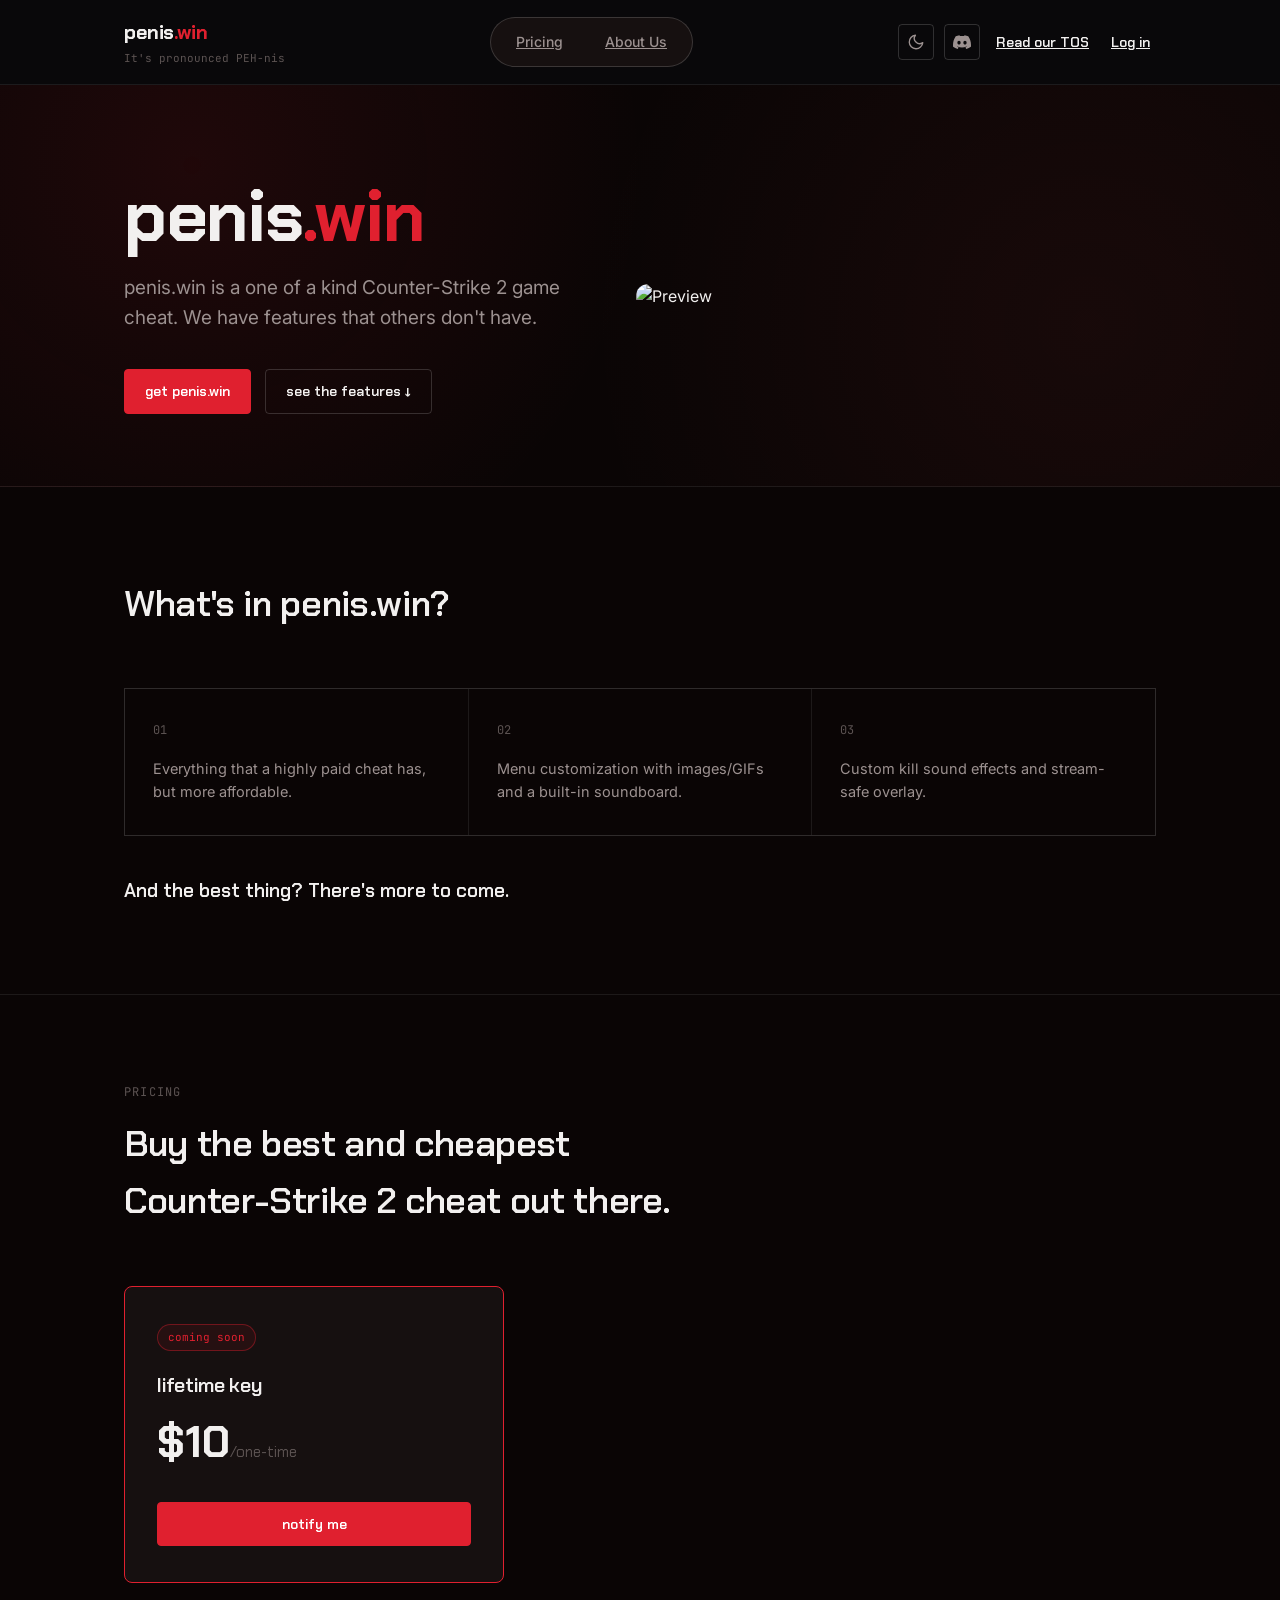
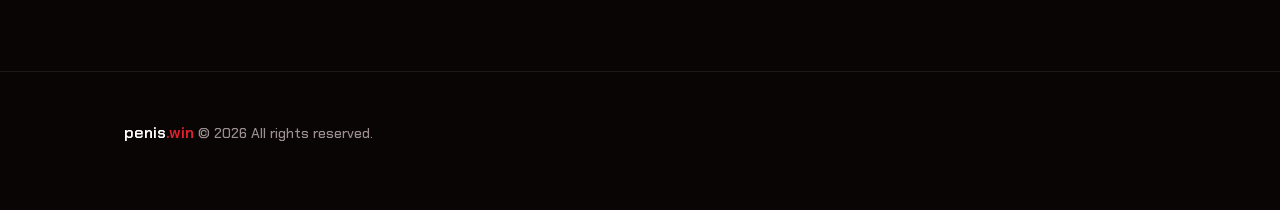
==== index.html @ f695ff4a "Update index.html" ====
<!DOCTYPE html>
<html lang="en">
<head>
<link rel="icon" href="/favicon.ico">
<meta charset="UTF-8">
<meta name="viewport" content="width=device-width, initial-scale=1.0">
<title>penis.win.</title>
<link rel="preconnect" href="https://fonts.googleapis.com">
<link href="https://fonts.googleapis.com/css2?family=Chakra+Petch:wght@500;600;700&family=Inter:wght@400;500;600&family=JetBrains+Mono:wght@400;500&display=swap" rel="stylesheet">
<style>
  .hero-grid{
    display:grid;
    grid-template-columns:1fr 520px;
    gap:70px;
    align-items:center;
}

.hero-left{
    display:flex;
    flex-direction:column;
}

.hero-right{
    display:flex;
    justify-content:center;
    align-items:center;
}

.hero-right img{
    width:100%;
    max-width:520px;
    display:block;
    border-radius:12px;
    object-fit:cover;
}

@media (max-width:900px){
    .hero-grid{
        grid-template-columns:1fr;
    }

    .hero-right{
        margin-top:40px;
    }
  }
  :root{
    --bg:#0a0505;
    --bg-raised:#161010;
    --line:rgba(255,255,255,0.08);
    --line-strong:rgba(255,255,255,0.16);
    --lime:#e0202f;
    --lime-dim:#a3141f;
    --magenta:#ff4d4d;
    --text:#f2f0ef;
    --text-dim:#9c9190;
    --text-faint:#5c5352;
  }
  *{box-sizing:border-box;margin:0;padding:0;}
  body{
    background:var(--bg);
    color:var(--text);
    font-family:'Inter',sans-serif;
    line-height:1.6;
    -webkit-font-smoothing:antialiased;
  }
  .wrap{max-width:1080px;margin:0 auto;padding:0 24px;}
  h1,h2,h3,.display{font-family:'Chakra Petch',sans-serif;text-transform:none;letter-spacing:-0.01em;}
  .mono{font-family:'JetBrains Mono',monospace;}
  a{color:inherit;}

  /* nav */
  nav{
    position:sticky;top:0;z-index:20;
    background:rgba(10,10,12,0.85);
    backdrop-filter:blur(10px);
    border-bottom:1px solid var(--line);
  }
  nav .wrap{display:flex;align-items:center;justify-content:space-between;padding:16px 24px;}
  .brand-group{display:flex;flex-direction:column;gap:2px;}
  .brand{font-family:'Chakra Petch',sans-serif;font-weight:700;font-size:20px;letter-spacing:-0.02em;}
  .brand-note{font-family:'JetBrains Mono',monospace;font-size:11px;color:var(--text-faint);}
  .brand span{color:var(--lime);}
  .wordmark{
    font-family:'Chakra Petch',sans-serif;font-weight:700;
    font-size:clamp(40px,7vw,72px);letter-spacing:-0.02em;line-height:1;
    color:var(--text);
    text-shadow:0 0 0 transparent;
  }
  .wordmark .win{color:var(--lime);}
  .nav-pill{
    display:flex;align-items:center;gap:2px;
    background:var(--bg-raised);border:1px solid var(--line-strong);
    border-radius:100px;padding:5px;
  }
  .nav-pill a{
    position:relative;
    font-size:14px;font-weight:500;color:var(--text-dim);
    padding:8px 20px;border-radius:100px;
  }
  .nav-pill a:hover{color:var(--text);}
  .nav-pill a.active{color:var(--text);font-weight:600;}
  .nav-pill a.active::after{
    content:'';position:absolute;left:20px;right:20px;bottom:3px;height:2px;
    background:linear-gradient(90deg,#8b5cf6,#ec4899);border-radius:2px;
  }
  .nav-right{display:flex;align-items:center;gap:10px;}
  .icon-btn{
    display:flex;align-items:center;justify-content:center;
    width:36px;height:36px;border-radius:4px;
    border:1px solid var(--line-strong);color:var(--text-dim);
    background:transparent;cursor:pointer;
  }
  .icon-btn:hover{color:var(--text);background:var(--bg-raised);}
  .nav-login{
    font-family:'Chakra Petch',sans-serif;font-weight:600;font-size:14px;
    color:var(--text);padding:8px 6px;
  }
  .nav-login:hover{color:var(--lime);}

  *{transition: background-color 0.4s ease, border-color 0.4s ease, color 0.4s ease;}
  [data-theme="light"] .wordmark{color:#0a0a0a;}
  [data-theme="light"] .brand{color:#0a0a0a;}
  [data-theme="light"]{
    --bg:#faf8f6;
    --bg-raised:#ffffff;
    --line:rgba(20,15,14,0.10);
    --line-strong:rgba(20,15,14,0.20);
    --lime:#c81e2b;
    --lime-dim:#a3141f;
    --magenta:#d43737;
    --text:#181211;
    --text-dim:#5c5350;
    --text-faint:#8f8683;
  }
  .btn{
    display:inline-flex;align-items:center;gap:8px;
    padding:10px 20px;border-radius:4px;
    font-family:'Chakra Petch',sans-serif;font-weight:600;font-size:14px;
    border:1px solid var(--line-strong);
    cursor:pointer;text-decoration:none;
  }
  .btn-primary{background:var(--lime);color:#fff;border-color:var(--lime);}
  .btn-ghost{color:var(--text);background:transparent;}

  /* hero */
  header.hero{
    padding:96px 0 72px;
    border-bottom:1px solid var(--line);
    background:
      radial-gradient(circle at 15% 20%, rgba(224,32,47,0.10), transparent 40%),
      radial-gradient(circle at 85% 60%, rgba(255,77,77,0.06), transparent 45%);
  }
  .hero p.sub{
    font-size:19px;color:var(--text-dim);max-width:520px;margin:20px 0 36px;
  }
  .hero-ctas{display:flex;gap:14px;flex-wrap:wrap;}

  /* features */
  .section{padding:88px 0;border-bottom:1px solid var(--line);}
  .section-head{max-width:560px;margin-bottom:56px;}
  .section-head .tag{font-family:'JetBrains Mono',monospace;font-size:12px;color:var(--text-faint);
    text-transform:uppercase;letter-spacing:0.1em;margin-bottom:12px;display:block;}
  .section-head h2{font-size:36px;font-weight:600;}
  .grid3{display:grid;grid-template-columns:repeat(3,1fr);gap:1px;background:var(--line);border:1px solid var(--line);}
  .card{background:var(--bg);padding:32px 28px;}
  .card .idx{font-family:'JetBrains Mono',monospace;font-size:12px;color:var(--text-faint);margin-bottom:16px;}
  .card h3{font-size:19px;font-weight:600;margin-bottom:10px;}
  .card p{font-size:14.5px;color:var(--text-dim);}
  .section-closer{
    font-family:'Chakra Petch',sans-serif;font-weight:600;font-size:19px;
    color:var(--text);margin-top:40px;
  }

  /* pricing */
  .soon-pill{
    font-family:'JetBrains Mono',monospace;font-size:11px;color:var(--lime);
    border:1px solid rgba(224,32,47,0.4);background:rgba(224,32,47,0.08);
    padding:4px 10px;border-radius:100px;white-space:nowrap;display:inline-block;margin-bottom:18px;
  }
  .lifetime-card{
    max-width:380px;
    border:1px solid var(--lime);border-radius:8px;
    background:var(--bg-raised);
    padding:36px 32px;
  }
  .lifetime-card h3{font-family:'Chakra Petch',sans-serif;font-size:20px;font-weight:600;margin-bottom:6px;}
  .lifetime-card .price{font-family:'Chakra Petch',sans-serif;font-size:44px;font-weight:700;margin-bottom:24px;}
  .lifetime-card .price span{font-size:15px;color:var(--text-faint);font-weight:400;}
  .lifetime-card .btn{width:100%;justify-content:center;}

  footer{padding:48px 0 64px;}
  footer .fine{font-size:12px;color:var(--text-faint);max-width:640px;line-height:1.7;margin-top:24px;}
  footer .copyright{font-family:'Chakra Petch',sans-serif;font-size:14px;color:var(--text-dim);font-weight:500;}
  .cw-mark{font-size:16px;font-weight:600;}
  .cw-white{color:#ffffff;}
  .cw-red{color:var(--lime);}

  @media (max-width:760px){
    .grid3{grid-template-columns:1fr;}
    .lifetime-card{max-width:100%;}
  }
</style>
</head>
<body>

<nav>
  <div class="wrap">
    <div class="brand-group">
      <div class="brand">penis<span>.win</span></div>
      <div class="brand-note">It's pronounced PEH-nis</div>
    </div>
    <div class="nav-pill">
      <a href="#pricing">Pricing</a>
      <a href="#features">About Us</a>
    </div>
    <div class="nav-right">
      <button class="icon-btn" id="themeToggle" aria-label="Toggle light and dark mode" type="button">
        <svg id="themeIcon" width="18" height="18" viewBox="0 0 24 24" fill="none" stroke="currentColor" stroke-width="1.8" stroke-linecap="round" stroke-linejoin="round">
          <path d="M21 12.79A9 9 0 1 1 11.21 3 7 7 0 0 0 21 12.79z"></path>
        </svg>
      </button>
      <a class="icon-btn" href="https://peniswin.top/discord" target="_blank" rel="noopener" aria-label="Join our Discord">
        <svg width="18" height="18" viewBox="0 0 24 24" fill="currentColor">
          <path d="M20.317 4.369a19.79 19.79 0 0 0-4.885-1.515.074.074 0 0 0-.079.037c-.21.375-.444.864-.608 1.25a18.27 18.27 0 0 0-5.487 0 12.64 12.64 0 0 0-.617-1.25.077.077 0 0 0-.079-.037A19.736 19.736 0 0 0 3.677 4.37a.07.07 0 0 0-.032.027C.533 9.09-.32 13.68.099 18.213a.082.082 0 0 0 .031.056 19.9 19.9 0 0 0 5.993 3.03.078.078 0 0 0 .084-.028 14.09 14.09 0 0 0 1.226-1.994.076.076 0 0 0-.041-.106 13.107 13.107 0 0 1-1.872-.892.077.077 0 0 1-.008-.128c.126-.094.252-.192.372-.291a.074.074 0 0 1 .077-.01c3.928 1.793 8.18 1.793 12.062 0a.074.074 0 0 1 .078.009c.12.099.246.198.373.292a.077.077 0 0 1-.006.128 12.3 12.3 0 0 1-1.873.891.076.076 0 0 0-.04.107c.36.698.772 1.363 1.225 1.993a.077.077 0 0 0 .084.029 19.84 19.84 0 0 0 6.001-3.03.077.077 0 0 0 .032-.055c.5-5.25-.838-9.8-3.549-13.818a.061.061 0 0 0-.031-.028zM8.02 15.33c-1.183 0-2.157-1.085-2.157-2.419 0-1.333.955-2.418 2.157-2.418 1.21 0 2.176 1.094 2.157 2.418 0 1.334-.955 2.419-2.157 2.419zm7.975 0c-1.183 0-2.157-1.085-2.157-2.419 0-1.333.955-2.418 2.157-2.418 1.21 0 2.176 1.094 2.157 2.418 0 1.334-.946 2.419-2.157 2.419z"></path>
        </svg>
      </a>
      <a class="nav-login" href="#">Read our TOS</a>
      <a class="nav-login" href="#">Log in</a>
    </div>
  </div>
</nav>

<header class="hero">
  <div class="wrap hero-grid">
    <div class="hero-left">
      <div class="wordmark">penis<span class="win">.win</span></div>
      <p class="sub">
        penis.win is a one of a kind Counter-Strike 2 game cheat.
        We have features that others don't have.
      </p>

      <div class="hero-ctas">
        <a class="btn btn-primary" href="#pricing">get penis.win</a>
        <a class="btn btn-ghost" href="#features">see the features ↓</a>
      </div>
    </div>

    <div class="hero-right">
      <img
        src="https://n.uguu.se/apZhyUdJ.jpg"
        alt="Preview"
      >
    </div>
  </div>
</header>

<section class="section" id="features">
  <div class="wrap">
    <div class="section-head">
      <h2>What's in penis.win?</h2>
    </div>
    <div class="grid3">
      <div class="card">
        <div class="idx mono">01</div>
        <p>Everything that a highly paid cheat has, but more affordable.</p>
      </div>
      <div class="card">
        <div class="idx mono">02</div>
        <p>Menu customization with images/GIFs and a built-in soundboard.</p>
      </div>
      <div class="card">
        <div class="idx mono">03</div>
        <p>Custom kill sound effects and stream-safe overlay.</p>
      </div>
    </div>
    <p class="section-closer">And the best thing? There's more to come.</p>
  </div>
</section>

<section class="section" id="pricing">
  <div class="wrap">
    <div class="section-head">
      <span class="tag">pricing</span>
      <h2>Buy the best and cheapest Counter-Strike 2 cheat out there.</h2>
    </div>
    <div class="lifetime-card">
      <span class="soon-pill">coming soon</span>
      <h3>lifetime key</h3>
      <div class="price">$10<span>/one-time</span></div>
      <a class="btn btn-primary" href="#">notify me</a>
    </div>
  </div>
</section>

<footer>
  <div class="wrap">
    <div class="copyright"><span class="cw-mark"><span class="cw-white">penis</span><span class="cw-red">.win</span></span> © 2026 All rights reserved.</div>
  </div>
</footer>

<script>
  var moonPath = '<path d="M21 12.79A9 9 0 1 1 11.21 3 7 7 0 0 0 21 12.79z"></path>';
  var sunPath = '<circle cx="12" cy="12" r="4.2"></circle><path d="M12 2.5v2.4M12 19.1v2.4M4.4 4.4l1.7 1.7M17.9 17.9l1.7 1.7M2.5 12h2.4M19.1 12h2.4M4.4 19.6l1.7-1.7M17.9 6.1l1.7-1.7"></path>';
  var root = document.documentElement;
  var toggleBtn = document.getElementById('themeToggle');
  var icon = document.getElementById('themeIcon');

  function applyTheme(theme){
    if(theme === 'light'){
      root.setAttribute('data-theme','light');
      icon.innerHTML = sunPath;
    } else {
      root.removeAttribute('data-theme');
      icon.innerHTML = moonPath;
    }
  }

  applyTheme('dark');

  toggleBtn.addEventListener('click', function(){
    var isLight = root.getAttribute('data-theme') === 'light';
    applyTheme(isLight ? 'dark' : 'light');
  });
</script>

</body>
</html>
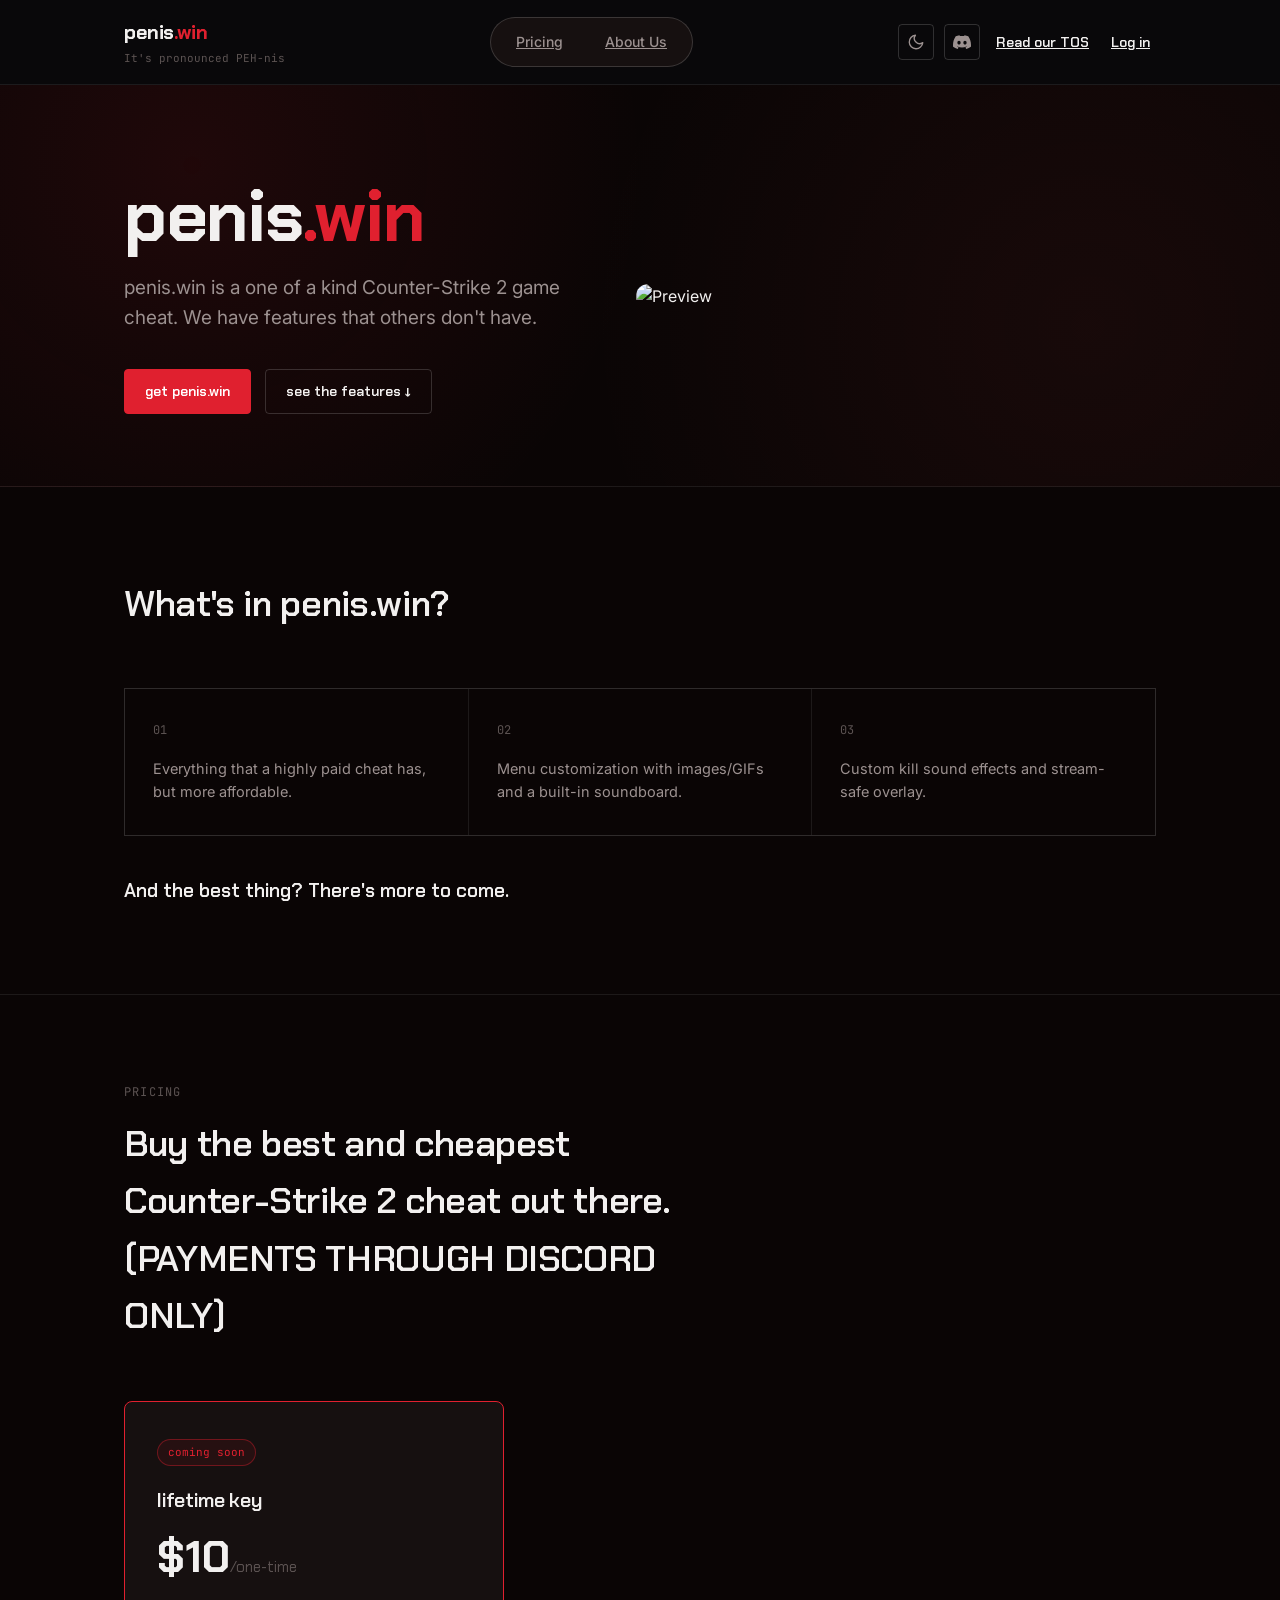
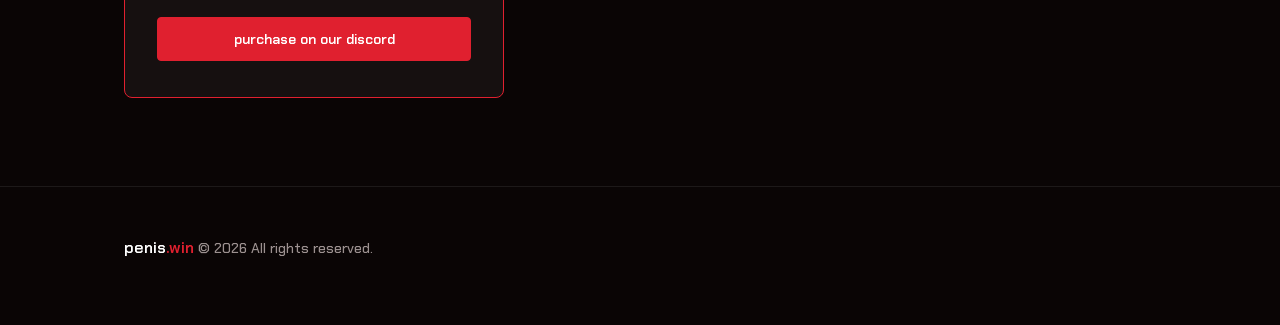
==== commit 63ae7f42: "Update index.html" ====
--- a/index.html
+++ b/index.html
@@ -4,7 +4,7 @@
 <link rel="icon" href="/favicon.ico">
 <meta charset="UTF-8">
 <meta name="viewport" content="width=device-width, initial-scale=1.0">
-<title>penis.win.</title>
+<title>penis.win</title>
 <link rel="preconnect" href="https://fonts.googleapis.com">
 <link href="https://fonts.googleapis.com/css2?family=Chakra+Petch:wght@500;600;700&family=Inter:wght@400;500;600&family=JetBrains+Mono:wght@400;500&display=swap" rel="stylesheet">
 <style>
@@ -224,7 +224,7 @@
           <path d="M20.317 4.369a19.79 19.79 0 0 0-4.885-1.515.074.074 0 0 0-.079.037c-.21.375-.444.864-.608 1.25a18.27 18.27 0 0 0-5.487 0 12.64 12.64 0 0 0-.617-1.25.077.077 0 0 0-.079-.037A19.736 19.736 0 0 0 3.677 4.37a.07.07 0 0 0-.032.027C.533 9.09-.32 13.68.099 18.213a.082.082 0 0 0 .031.056 19.9 19.9 0 0 0 5.993 3.03.078.078 0 0 0 .084-.028 14.09 14.09 0 0 0 1.226-1.994.076.076 0 0 0-.041-.106 13.107 13.107 0 0 1-1.872-.892.077.077 0 0 1-.008-.128c.126-.094.252-.192.372-.291a.074.074 0 0 1 .077-.01c3.928 1.793 8.18 1.793 12.062 0a.074.074 0 0 1 .078.009c.12.099.246.198.373.292a.077.077 0 0 1-.006.128 12.3 12.3 0 0 1-1.873.891.076.076 0 0 0-.04.107c.36.698.772 1.363 1.225 1.993a.077.077 0 0 0 .084.029 19.84 19.84 0 0 0 6.001-3.03.077.077 0 0 0 .032-.055c.5-5.25-.838-9.8-3.549-13.818a.061.061 0 0 0-.031-.028zM8.02 15.33c-1.183 0-2.157-1.085-2.157-2.419 0-1.333.955-2.418 2.157-2.418 1.21 0 2.176 1.094 2.157 2.418 0 1.334-.955 2.419-2.157 2.419zm7.975 0c-1.183 0-2.157-1.085-2.157-2.419 0-1.333.955-2.418 2.157-2.418 1.21 0 2.176 1.094 2.157 2.418 0 1.334-.946 2.419-2.157 2.419z"></path>
         </svg>
       </a>
-      <a class="nav-login" href="#">Read our TOS</a>
+      <a class="nav-login" href="/terms">Read our TOS</a>
       <a class="nav-login" href="#">Log in</a>
     </div>
   </div>
@@ -281,13 +281,13 @@
   <div class="wrap">
     <div class="section-head">
       <span class="tag">pricing</span>
-      <h2>Buy the best and cheapest Counter-Strike 2 cheat out there.</h2>
+      <h2>Buy the best and cheapest Counter-Strike 2 cheat out there. (PAYMENTS THROUGH DISCORD ONLY)</h2>
     </div>
     <div class="lifetime-card">
       <span class="soon-pill">coming soon</span>
       <h3>lifetime key</h3>
       <div class="price">$10<span>/one-time</span></div>
-      <a class="btn btn-primary" href="#">notify me</a>
+      <a class="btn btn-primary" href="#">purchase on our discord</a>
     </div>
   </div>
 </section>
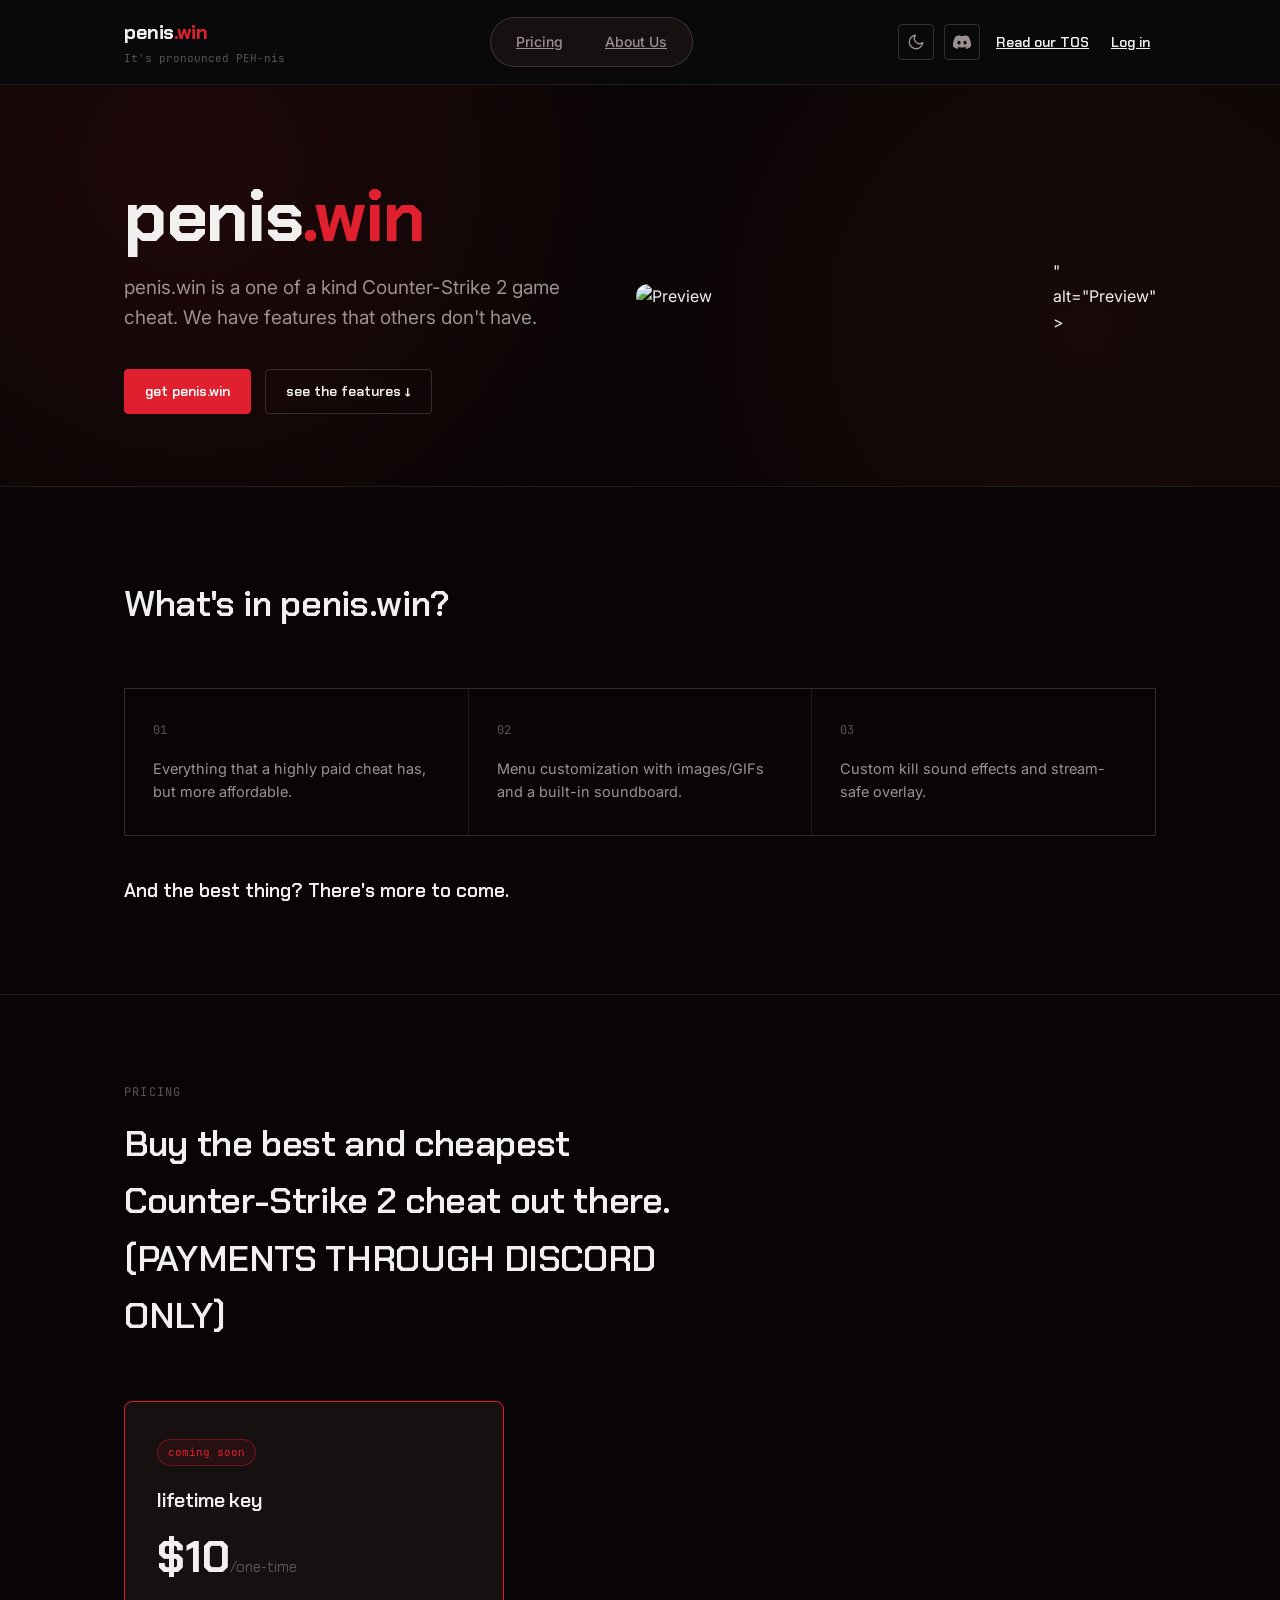
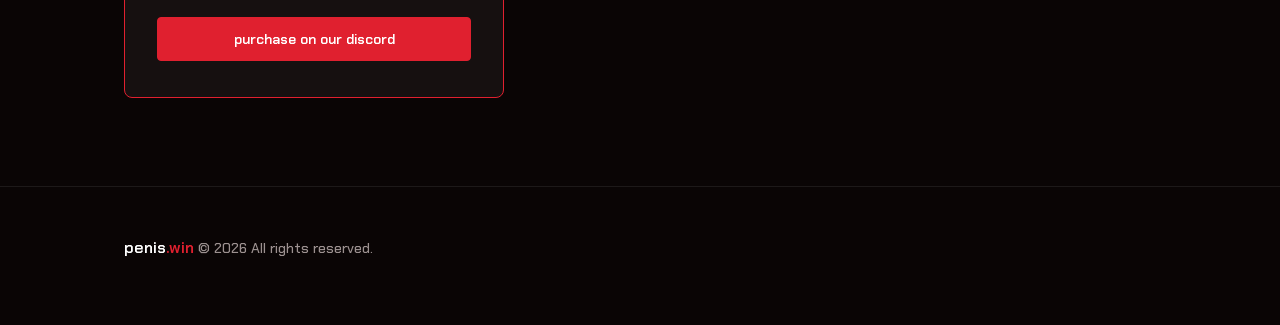
==== commit d477e394: "Update index.html" ====
--- a/index.html
+++ b/index.html
@@ -247,7 +247,7 @@
 
     <div class="hero-right">
       <img
-        src="https://n.uguu.se/apZhyUdJ.jpg"
+        src="<img src="images/hero.jpg" alt="Preview">"
         alt="Preview"
       >
     </div>
@@ -287,7 +287,7 @@
       <span class="soon-pill">coming soon</span>
       <h3>lifetime key</h3>
       <div class="price">$10<span>/one-time</span></div>
-      <a class="btn btn-primary" href="#">purchase on our discord</a>
+      <a class="btn btn-primary" href="https://peniswin.top/discord">purchase on our discord</a>
     </div>
   </div>
 </section>
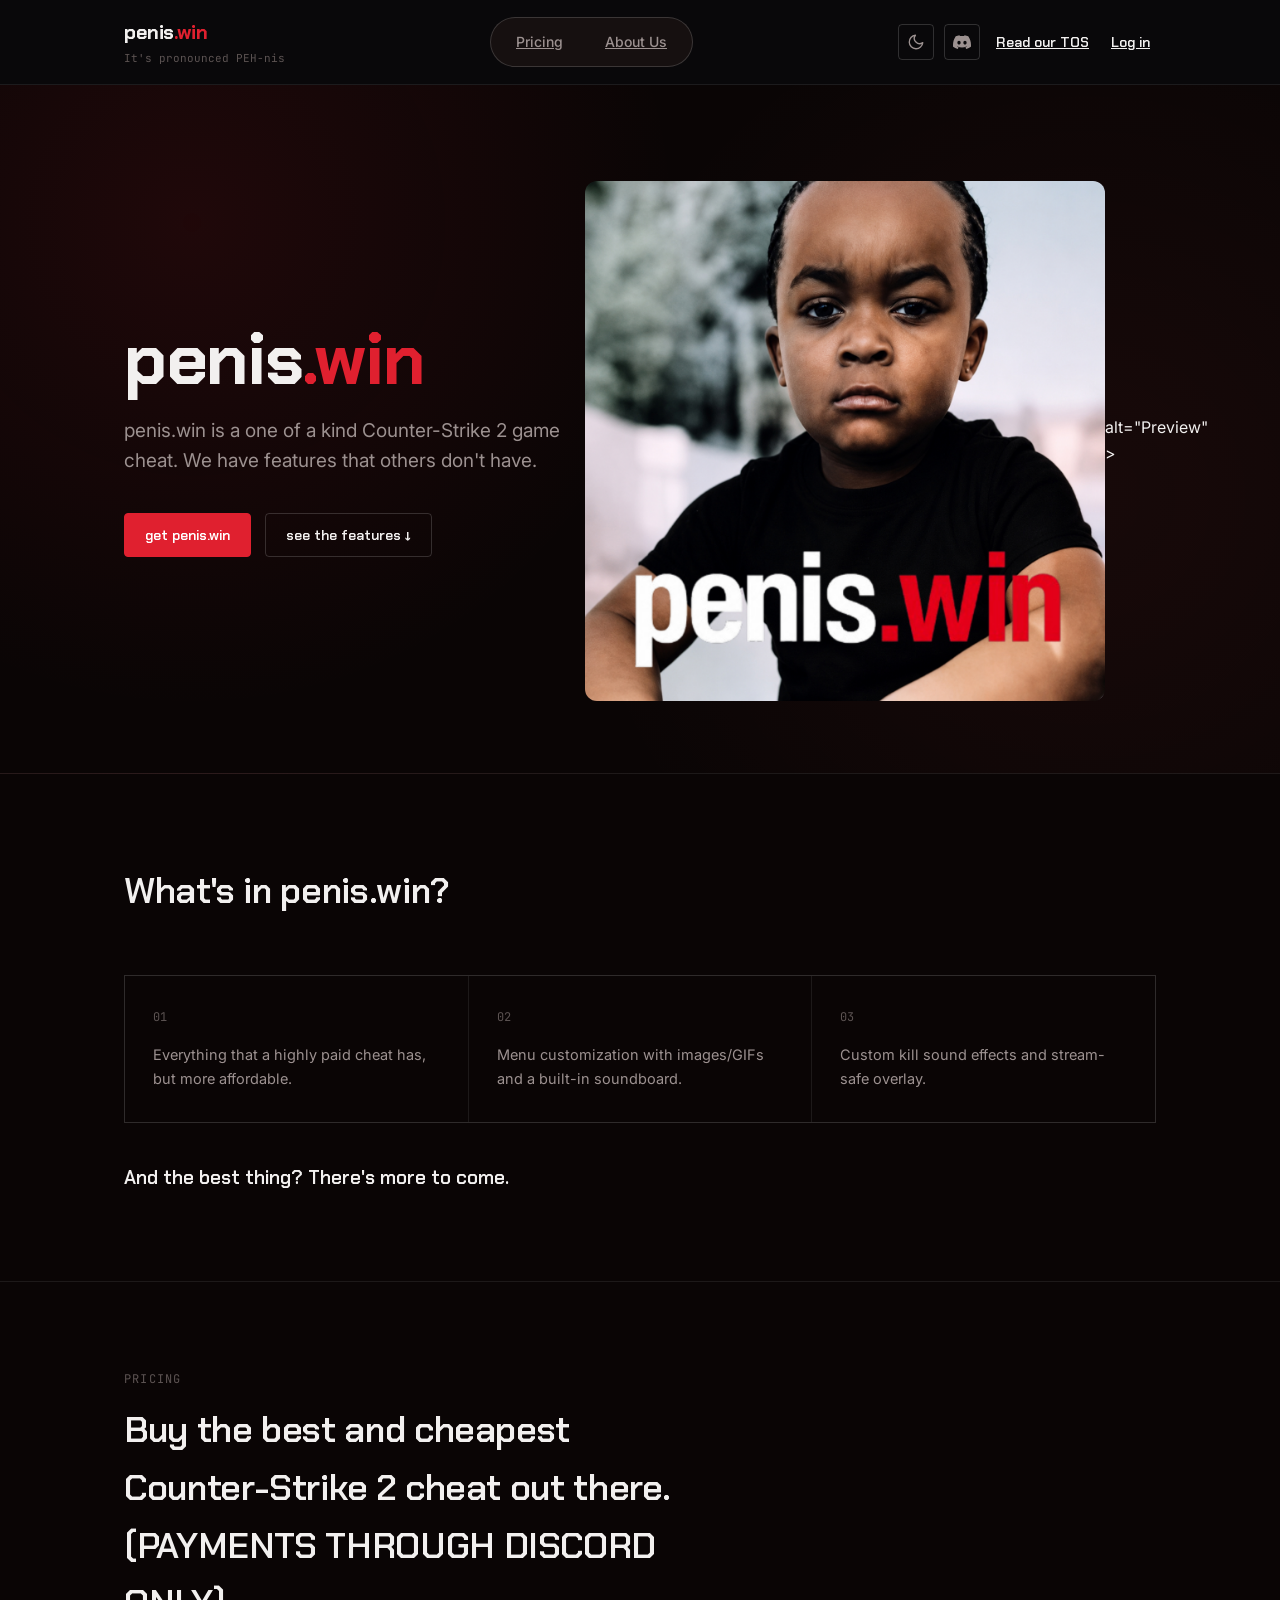
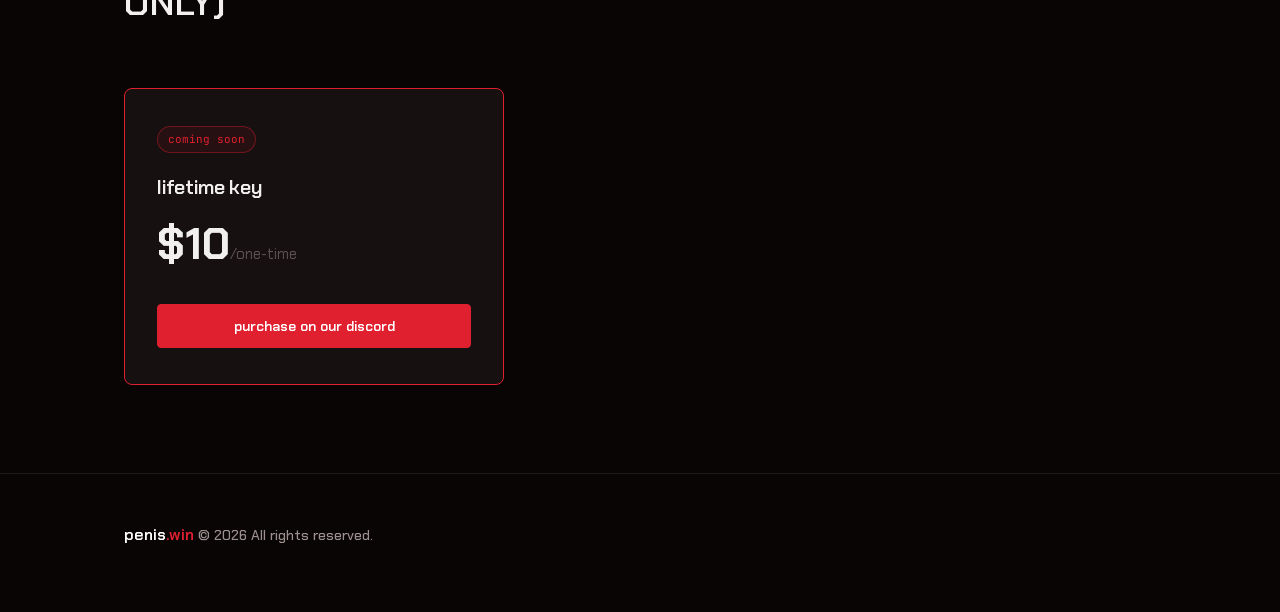
==== commit 282e9c7e: "Update index.html" ====
--- a/index.html
+++ b/index.html
@@ -246,8 +246,7 @@
     </div>
 
     <div class="hero-right">
-      <img
-        src="<img src="images/hero.jpg" alt="Preview">"
+      <img src="images/hero.jpg" alt="Preview">
         alt="Preview"
       >
     </div>
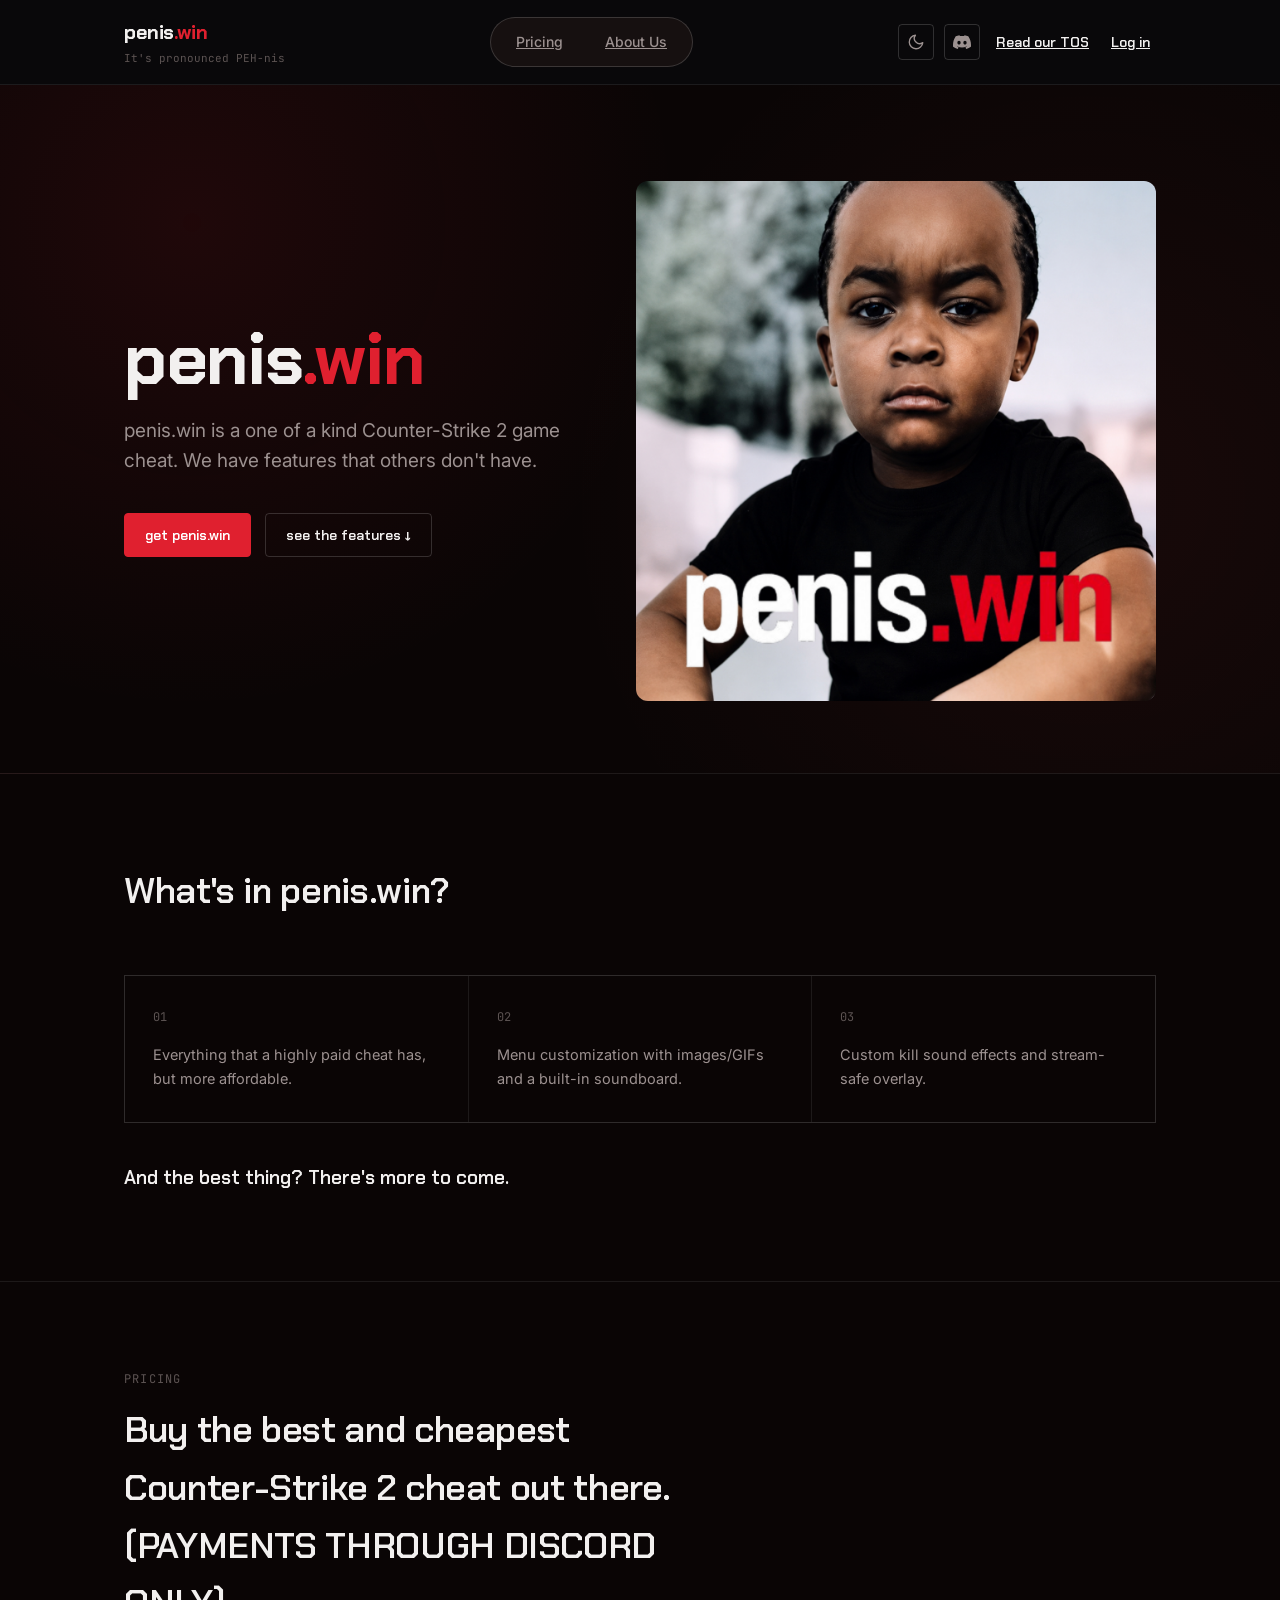
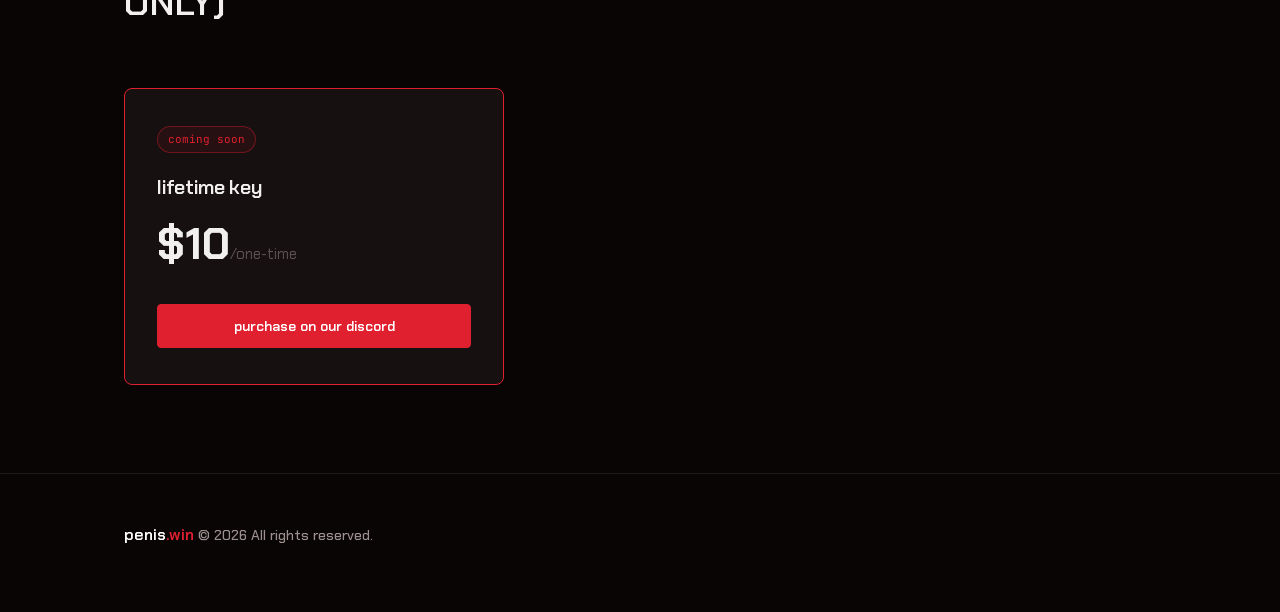
==== commit 473f42f3: "Update index.html" ====
--- a/index.html
+++ b/index.html
@@ -246,7 +246,7 @@
     </div>
 
     <div class="hero-right">
-      <img src="images/hero.jpg" alt="Preview">
+      <img src="images/hero.jpg"
         alt="Preview"
       >
     </div>
